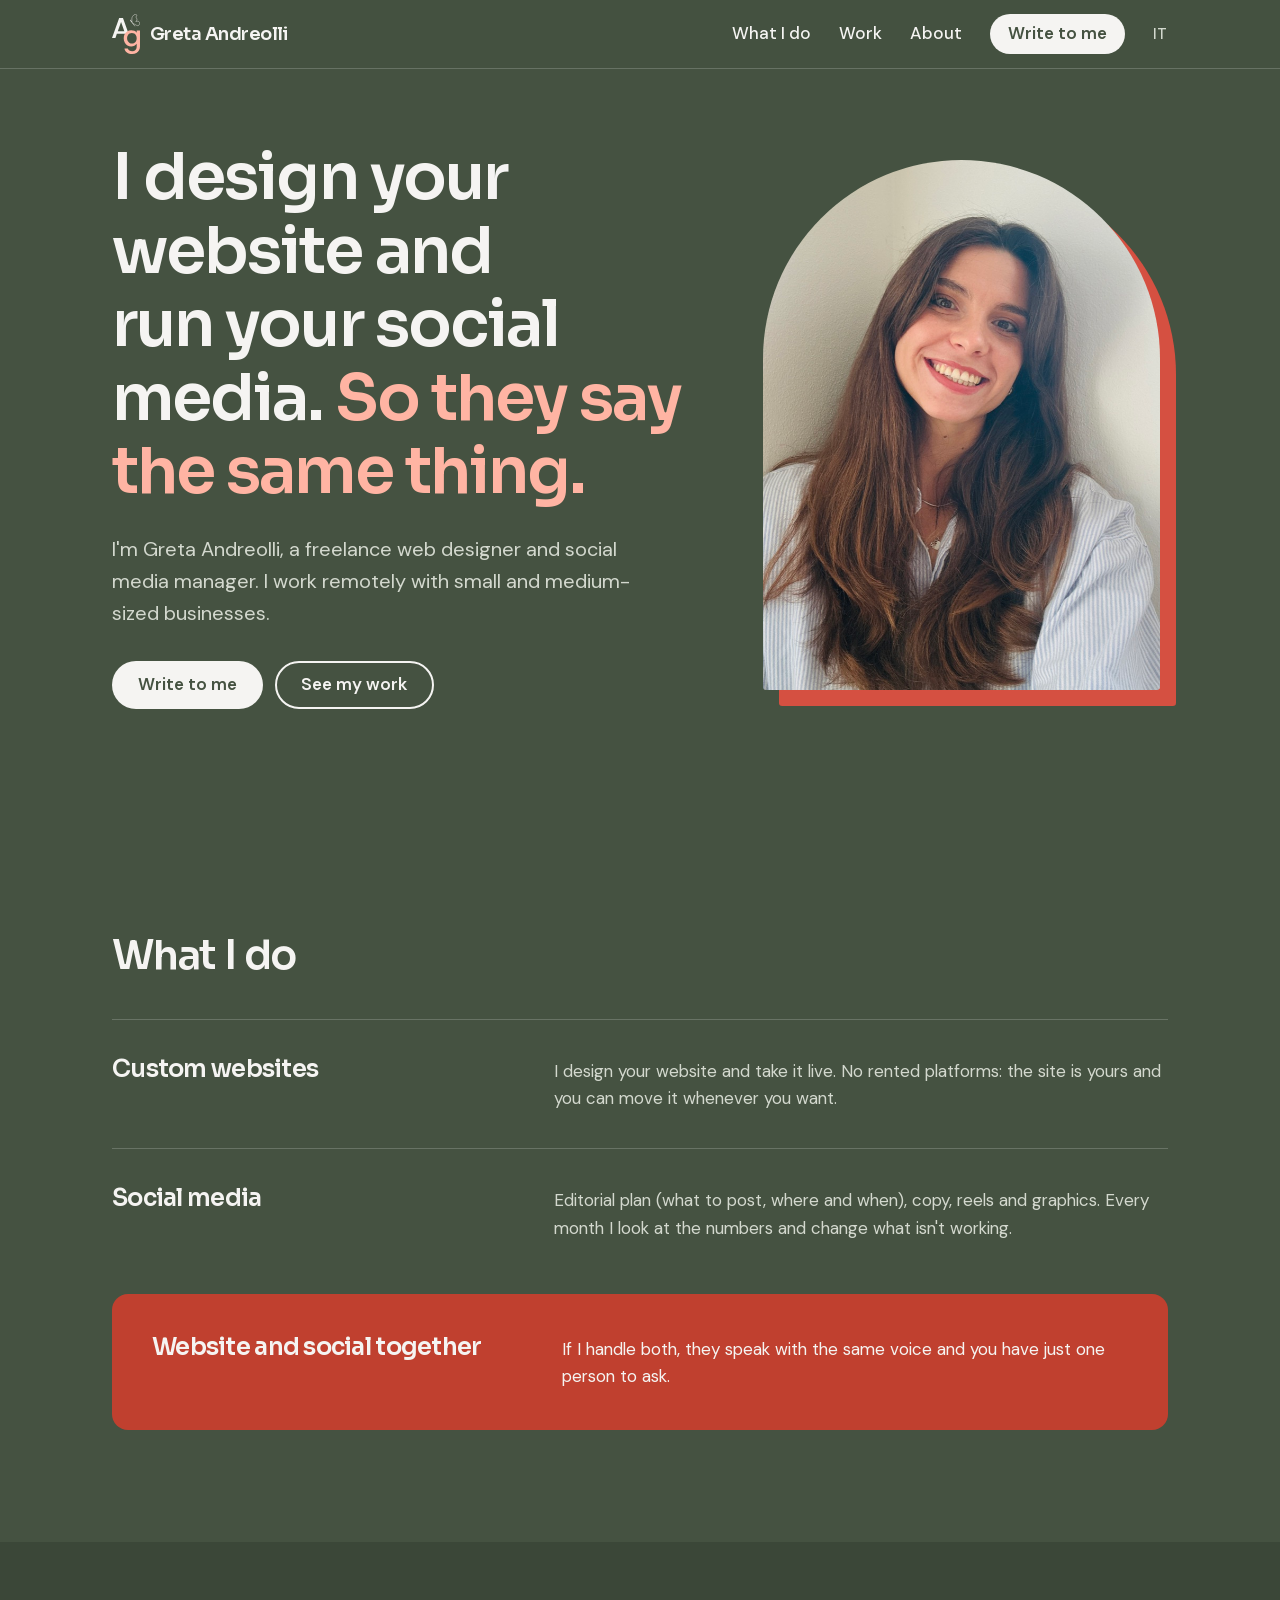
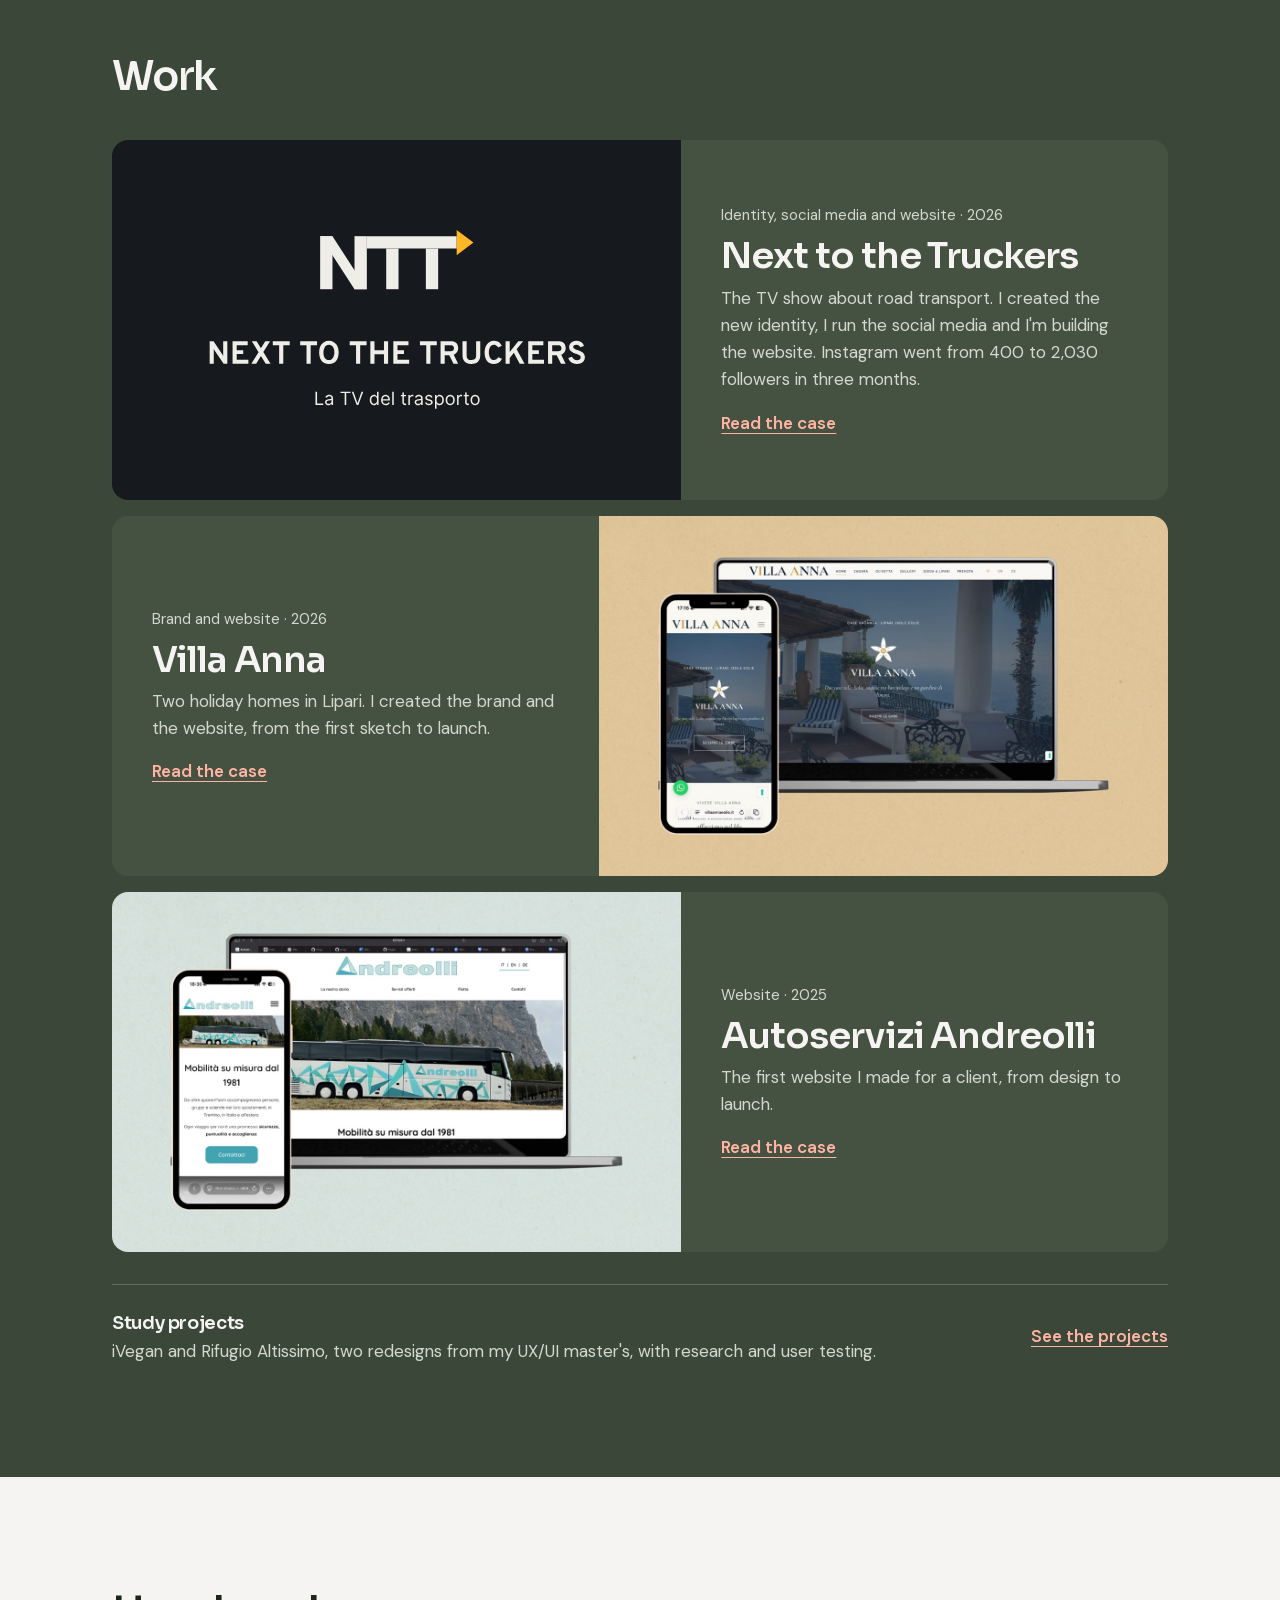
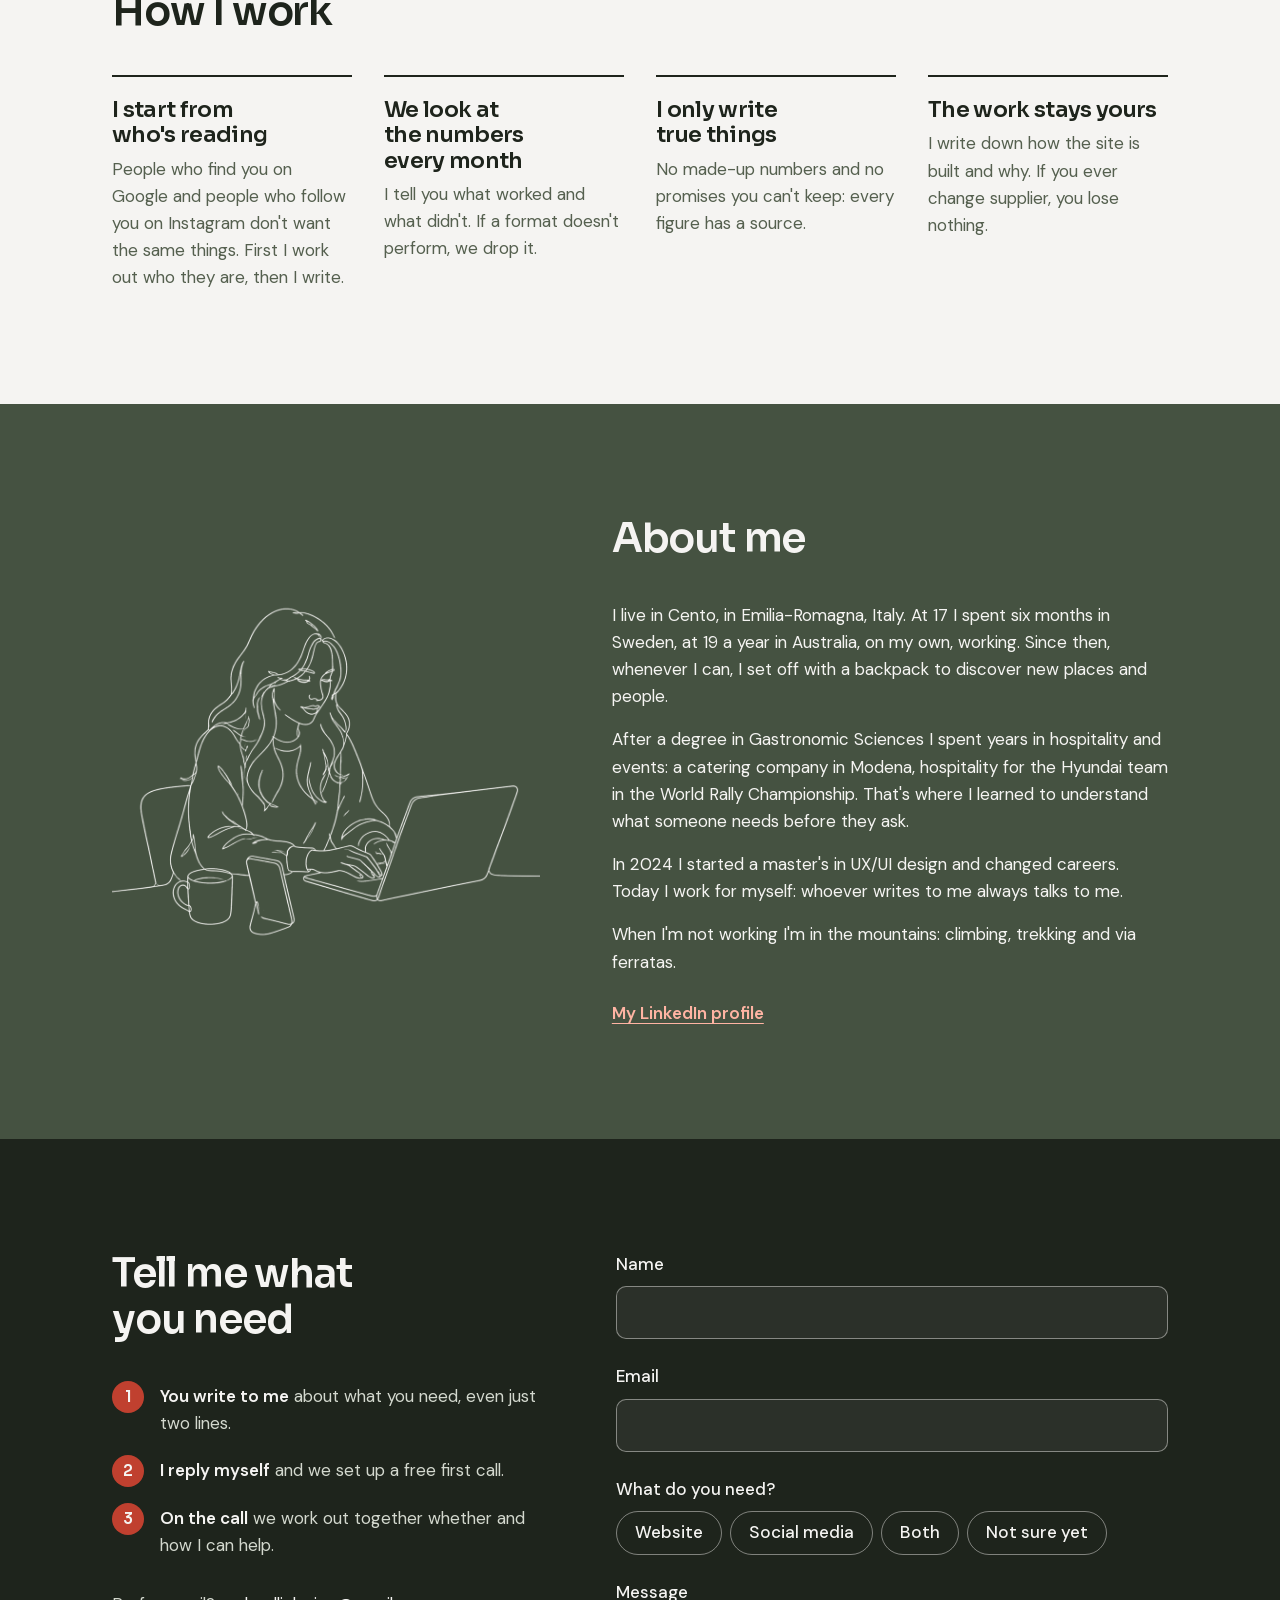
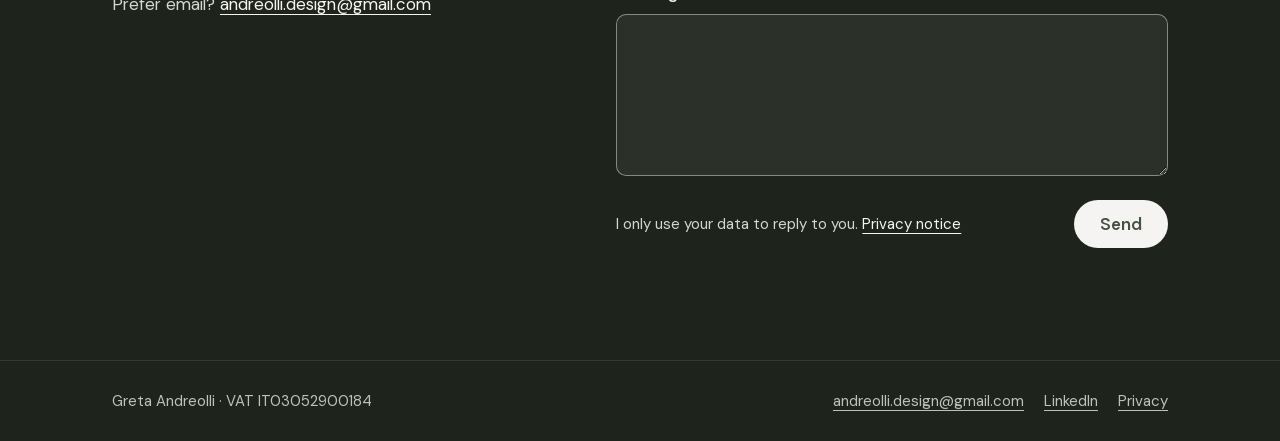
==== en/index.html @ 117857ec "Add files via upload" ====
<!DOCTYPE html>
<html lang="en">
<head>
  <meta charset="UTF-8">
  <meta name="viewport" content="width=device-width, initial-scale=1.0">
  <meta name="theme-color" content="#455241">

  <title>Greta Andreolli – Web designer and social media manager</title>
  <meta name="description" content="I design custom websites and run social media for small and medium-sized businesses, remotely. One person for your website and your social channels.">
  <meta name="author" content="Greta Andreolli">

  <!-- Open Graph: anteprima quando il link viene condiviso (LinkedIn, WhatsApp…) -->
  <meta property="og:type" content="website">
  <meta property="og:title" content="Greta Andreolli – Web designer and social media manager">
  <meta property="og:description" content="I design your website and run your social media. So they say the same thing.">
  <meta property="og:locale" content="en_GB">
    <meta property="og:url" content="https://gretaandreolli.it/en/">
  <meta property="og:site_name" content="Greta Andreolli">
  <meta property="og:image" content="https://gretaandreolli.it/img/og-image-en.jpg">
  <meta property="og:image:width" content="1200">
  <meta property="og:image:height" content="630">
  <meta property="og:image:alt" content="I design your website and run your social media. So they say the same thing. Greta Andreolli, web designer and social media manager.">
  <meta name="twitter:card" content="summary_large_image">
  <link rel="canonical" href="https://gretaandreolli.it/en/">
  <link rel="alternate" hreflang="it" href="https://gretaandreolli.it/">
  <link rel="alternate" hreflang="en" href="https://gretaandreolli.it/en/">

  <link rel="stylesheet" href="../css/style.css">

  <link rel="icon" href="../icons/farfalla.svg" type="image/svg+xml">
  <link rel="icon" href="../icons/farfalla-32.png" sizes="32x32" type="image/png">
  <link rel="icon" href="../icons/farfalla-48.png" sizes="48x48" type="image/png">
  <link rel="apple-touch-icon" href="../icons/farfalla-180.png">

  <script src="../js/main.js" defer></script>
</head>

<body>

  <a class="skip-link" href="#main">Skip to content</a>

  <!-- HEADER -->
  <header class="site-header">
    <div class="container header-inner">
      <a href="#top" class="logo" aria-label="Greta Andreolli, back to top">
        <img src="../img/logo.svg" alt="" width="28" height="40">
        <span>Greta Andreolli</span>
      </a>

      <div class="header-actions">
        <a href="#contact" class="header-cta">Write to me</a>

        <button class="menu-toggle" aria-expanded="false" aria-controls="menu">
          <span class="sr-only">Menu</span>
          <span class="menu-toggle-bar"></span>
        </button>
      </div>

      <nav id="menu" class="menu" aria-label="Main">
        <a href="#services">What I do</a>
        <a href="#work">Work</a>
        <a href="#about">About</a>
        <a href="#contact" class="menu-cta">Write to me</a>
        <a href="../index.html" class="lang" lang="it" hreflang="it">IT <span class="sr-only">Italiano</span></a>
      </nav>
    </div>
  </header>

  <main id="main">

    <!-- APERTURA -->
    <section class="hero" id="top">
      <div class="container hero-inner">
        <div class="hero-text">
          <h1>I design your website and run your social media. <em>So they say the same thing.</em></h1>
          <p class="lead">I'm Greta Andreolli, a freelance web designer and social media manager. I work remotely with small and medium-sized businesses.</p>
          <div class="actions">
            <a href="#contact" class="btn btn-primary">Write to me</a>
            <a href="#work" class="btn btn-ghost">See my work</a>
          </div>
        </div>

        <div class="hero-photo">
          <img src="../img/greta.jpg" alt="Greta Andreolli" width="750" height="1000">
        </div>
      </div>
    </section>

    <!-- COSA FACCIO -->
    <section class="section" id="services">
      <div class="container">
        <h2 class="section-title">What I do</h2>

        <div class="services">
          <article class="service">
            <h3>Custom websites</h3>
            <p>I design your website and take it live. No rented platforms: the site is yours and you can move it whenever you want.</p>
          </article>

          <article class="service">
            <h3>Social media</h3>
            <p>Editorial plan (what to post, where and when), copy, reels and graphics. Every month I look at the numbers and change what isn't working.</p>
          </article>

          <article class="service service-featured">
            <h3>Website and social together</h3>
            <p>If I handle both, they speak with the same voice and you have just one person to ask.</p>
          </article>
        </div>
      </div>
    </section>

    <!-- LAVORI -->
    <section class="section section-deep" id="work">
      <div class="container">
        <h2 class="section-title">Work</h2>

        <a href="lavori/next-to-the-truckers.html" class="work work-main">
          <div class="work-media work-ntt">
            <img src="../img/ntt/logo-ntt-completo.svg" alt="" width="665" height="314">
          </div>
          <div class="work-body">
            <p class="work-tag">Identity, social media and website · 2026</p>
            <h3>Next to the Truckers</h3>
            <p>The TV show about road transport. I created the new identity, I run the social media and I'm building the website. Instagram went from 400 to 2,030 followers in three months.</p>
            <span class="work-link">Read the case</span>
          </div>
        </a>

        <a href="lavori/villa-anna.html" class="work work-main work-reverse">
          <div class="work-media">
            <img src="../img/villa-anna/copertina.jpg" alt="" loading="lazy" width="1400" height="788">
          </div>
          <div class="work-body">
            <p class="work-tag">Brand and website · 2026</p>
            <h3>Villa Anna</h3>
            <p>Two holiday homes in Lipari. I created the brand and the website, from the first sketch to launch.</p>
            <span class="work-link">Read the case</span>
          </div>
        </a>

        <a href="lavori/autoservizi-andreolli.html" class="work work-main">
          <div class="work-media">
            <img src="../img/autoservizi-andreolli.jpg" alt="" loading="lazy" width="1400" height="788">
          </div>
          <div class="work-body">
            <p class="work-tag">Website · 2025</p>
            <h3>Autoservizi Andreolli</h3>
            <p>The first website I made for a client, from design to launch.</p>
            <span class="work-link">Read the case</span>
          </div>
        </a>

        <a href="lavori/progetti-di-studio.html" class="study">
          <span class="study-text">
            <strong>Study projects</strong>
            iVegan and Rifugio Altissimo, two redesigns from my UX/UI master's, with research and user testing.
          </span>
          <span class="work-link">See the projects</span>
        </a>
      </div>
    </section>

    <!-- COME LAVORO -->
    <section class="section section-light" id="method">
      <div class="container">
        <h2 class="section-title">How I work</h2>

        <ul class="method">
          <li>
            <h3>I start from who's reading</h3>
            <p>People who find you on Google and people who follow you on Instagram don't want the same things. First I work out who they are, then I write.</p>
          </li>
          <li>
            <h3>We look at the numbers every month</h3>
            <p>I tell you what worked and what didn't. If a format doesn't perform, we drop it.</p>
          </li>
          <li>
            <h3>I only write true things</h3>
            <p>No made-up numbers and no promises you can't keep: every figure has a source.</p>
          </li>
          <li>
            <h3>The work stays yours</h3>
            <p>I write down how the site is built and why. If you ever change supplier, you lose nothing.</p>
          </li>
        </ul>
      </div>
    </section>

    <!-- CHI SONO -->
    <section class="section" id="about">
      <div class="container about">
        <div class="about-illustration">
          <img src="../img/illustrazione-linea.png" alt="Line drawing of Greta at her laptop" loading="lazy" width="900" height="726">
        </div>
        <div class="about-text">
          <h2 class="section-title">About me</h2>
          <p>I live in Cento, in Emilia-Romagna, Italy. At 17 I spent six months in Sweden, at 19 a year in Australia, on my own, working. Since then, whenever I can, I set off with a backpack to discover new places and people.</p>
          <p>After a degree in Gastronomic Sciences I spent years in hospitality and events: a catering company in Modena, hospitality for the Hyundai team in the World Rally Championship. That's where I learned to understand what someone needs before they ask.</p>
          <p>In 2024 I started a master's in UX/UI design and changed careers. Today I work for myself: whoever writes to me always talks to me.</p>
          <p>When I'm not working I'm in the mountains: climbing, trekking and via ferratas.</p>
          <a href="https://www.linkedin.com/in/gretaandreolli/" class="text-link" target="_blank" rel="noopener">My LinkedIn profile</a>
        </div>
      </div>
    </section>

    <!-- CONTATTI -->
    <section class="section section-dark" id="contact">
      <div class="container contact">
        <div class="contact-intro">
          <h2 class="section-title">Tell me what you need</h2>

          <ol class="next-steps">
            <li><strong>You write to me</strong> about what you need, even just two lines.</li>
            <li><strong>I reply myself</strong> and we set up a free first call.</li>
            <li><strong>On the call</strong> we work out together whether and how I can help.</li>
          </ol>

          <p class="contact-mail">Prefer email? <a href="mailto:andreolli.design@gmail.com">andreolli.design@gmail.com</a></p>
        </div>

        <form class="contact-form" action="https://formspree.io/f/mjkpnpzz" method="POST">
          <input type="hidden" name="lingua" value="EN">

          <div class="field">
            <label for="nome">Name</label>
            <input type="text" id="nome" name="nome" autocomplete="name" required>
          </div>

          <div class="field">
            <label for="email">Email</label>
            <input type="email" id="email" name="email" autocomplete="email" required>
          </div>

          <fieldset class="field">
            <legend>What do you need?</legend>
            <div class="chips">
              <label class="chip"><input type="radio" name="bisogno" value="Website" required><span>Website</span></label>
              <label class="chip"><input type="radio" name="bisogno" value="Social media"><span>Social media</span></label>
              <label class="chip"><input type="radio" name="bisogno" value="Both"><span>Both</span></label>
              <label class="chip"><input type="radio" name="bisogno" value="Not sure yet"><span>Not sure yet</span></label>
            </div>
          </fieldset>

          <div class="field">
            <label for="messaggio">Message</label>
            <textarea id="messaggio" name="messaggio" rows="5" required></textarea>
          </div>

          <div class="form-submit">
            <p class="form-privacy">I only use your data to reply to you. <a href="privacy.html">Privacy notice</a></p>
            <button type="submit" class="btn btn-primary"><span class="btn-label">Send</span></button>
          </div>
          <p class="form-status" role="status" aria-live="polite"></p>
        </form>
      </div>
    </section>

  </main>

  <footer class="site-footer">
    <div class="container footer-inner">
      <p>Greta Andreolli · VAT IT03052900184</p>
      <p class="footer-links">
        <a href="mailto:andreolli.design@gmail.com">andreolli.design@gmail.com</a>
        <a href="https://www.linkedin.com/in/gretaandreolli/" target="_blank" rel="noopener">LinkedIn</a>
        <a href="privacy.html">Privacy</a>
      </p>
    </div>
  </footer>

</body>
</html>
---- css/style.css ----
/* ===================================
   STYLE.CSS
   Un solo foglio di stile per tutto il sito
   =================================== */

/* ========== CARATTERI ==========
   Caricati dal sito, non da Google: nessun dato dei visitatori a terzi */

@font-face {
  font-family: 'Cormorant Garamond';
  font-style: normal;
  font-weight: 600;
  font-display: swap;
  src: url('../fonts/cormorant-garamond-latin.woff2') format('woff2');
  unicode-range: U+0000-00FF, U+0131, U+0152-0153, U+02BB-02BC, U+02C6, U+02DA, U+02DC, U+0304, U+0308, U+0329, U+2000-206F, U+20AC, U+2122, U+2191, U+2193, U+2212, U+2215, U+FEFF, U+FFFD;
}

@font-face {
  font-family: 'DM Sans';
  font-style: normal;
  font-weight: 400;
  font-display: swap;
  src: url('../fonts/dm-sans-latin.woff2') format('woff2');
  unicode-range: U+0000-00FF, U+0131, U+0152-0153, U+02BB-02BC, U+02C6, U+02DA, U+02DC, U+0304, U+0308, U+0329, U+2000-206F, U+20AC, U+2122, U+2191, U+2193, U+2212, U+2215, U+FEFF, U+FFFD;
}

@font-face {
  font-family: 'DM Sans';
  font-style: normal;
  font-weight: 500;
  font-display: swap;
  src: url('../fonts/dm-sans-latin.woff2') format('woff2');
  unicode-range: U+0000-00FF, U+0131, U+0152-0153, U+02BB-02BC, U+02C6, U+02DA, U+02DC, U+0304, U+0308, U+0329, U+2000-206F, U+20AC, U+2122, U+2191, U+2193, U+2212, U+2215, U+FEFF, U+FFFD;
}

@font-face {
  font-family: 'DM Sans';
  font-style: normal;
  font-weight: 600;
  font-display: swap;
  src: url('../fonts/dm-sans-latin.woff2') format('woff2');
  unicode-range: U+0000-00FF, U+0131, U+0152-0153, U+02BB-02BC, U+02C6, U+02DA, U+02DC, U+0304, U+0308, U+0329, U+2000-206F, U+20AC, U+2122, U+2191, U+2193, U+2212, U+2215, U+FEFF, U+FFFD;
}

@font-face {
  font-family: 'Sora';
  font-style: normal;
  font-weight: 400;
  font-display: swap;
  src: url('../fonts/sora-latin.woff2') format('woff2');
  unicode-range: U+0000-00FF, U+0131, U+0152-0153, U+02BB-02BC, U+02C6, U+02DA, U+02DC, U+0304, U+0308, U+0329, U+2000-206F, U+20AC, U+2122, U+2191, U+2193, U+2212, U+2215, U+FEFF, U+FFFD;
}

@font-face {
  font-family: 'Sora';
  font-style: normal;
  font-weight: 600;
  font-display: swap;
  src: url('../fonts/sora-latin.woff2') format('woff2');
  unicode-range: U+0000-00FF, U+0131, U+0152-0153, U+02BB-02BC, U+02C6, U+02DA, U+02DC, U+0304, U+0308, U+0329, U+2000-206F, U+20AC, U+2122, U+2191, U+2193, U+2212, U+2215, U+FEFF, U+FFFD;
}

/* ========== VARIABILI ========== */

:root {
  /* Palette Salvia scura (Pantone 2411 U, 2347 U, P 179-1 U).
     Il vermiglio pieno non si legge sul verde (2:1): resta per forme
     e riempimenti; il testo colorato usa il corallo chiaro. */
  --salvia: #455241;
  --salvia-deep: #3B4738;
  --notte: #1E241C;
  --vermiglio: #D55041;
  --vermiglio-dark: #C0402F;
  --corallo: #FFB4A3;
  --bianco: #F5F4F2;

  /* Ruoli: cambiano dentro la fascia chiara (.section-light) */
  --bg: var(--salvia);
  --ink: var(--bianco);
  --ink-soft: #D3D8CE;
  --accent-text: var(--corallo);
  --line: rgba(245, 244, 242, 0.2);

  /* Font */
  --font-head: 'Sora', system-ui, sans-serif;
  --font-body: 'DM Sans', system-ui, sans-serif;

  /* Movimento */
  --ease-out: cubic-bezier(0.23, 1, 0.32, 1);

  /* Spazi */
  --gutter: 16px;
  --section: 72px;
  --radius: 16px;

  --container: 1120px;
  --header-height: 68px;
}

@media (min-width: 768px) {
  :root {
    --gutter: 32px;
    --section: 112px;
  }
}

/* ========== RESET E BASE ========== */

*, *::before, *::after { box-sizing: border-box; }

* { margin: 0; }

html {
  scroll-behavior: smooth;
  scroll-padding-top: var(--header-height);
  scrollbar-color: var(--ink-soft) var(--notte);
  accent-color: var(--vermiglio);
}

body {
  font-family: var(--font-body);
  font-size: 1.0625rem;
  line-height: 1.6;
  color: var(--ink);
  background: var(--bg);
  caret-color: var(--corallo);
  -webkit-font-smoothing: antialiased;
}

::selection {
  background: var(--vermiglio-dark);
  color: var(--bianco);
}

img { display: block; max-width: 100%; height: auto; }

a { color: inherit; text-underline-offset: 4px; }

h1, h2, h3 {
  font-family: var(--font-head);
  font-weight: 600;
  letter-spacing: -0.03em;
  line-height: 1.15;
  text-wrap: balance;
}

:focus-visible {
  outline: 3px solid var(--accent-text);
  outline-offset: 3px;
  border-radius: 4px;
}

.sr-only {
  position: absolute;
  width: 1px; height: 1px;
  overflow: hidden;
  clip: rect(0 0 0 0);
  white-space: nowrap;
}

.skip-link {
  position: absolute;
  left: var(--gutter);
  top: -100px;
  z-index: 200;
  padding: 10px 16px;
  border-radius: 8px;
  background: var(--notte);
  color: var(--bianco);
}
.skip-link:focus { top: 8px; }

/* ========== LAYOUT ========== */

.container {
  width: 100%;
  max-width: var(--container);
  margin-inline: auto;
  padding-inline: var(--gutter);
}

.section {
  padding-block: var(--section);
  background: var(--bg);
  color: var(--ink);
}

.section-deep { --bg: var(--salvia-deep); }

/* Fascia chiara: stessi ruoli, colori invertiti */
.section-light {
  --bg: var(--bianco);
  --ink: var(--notte);
  --ink-soft: #55604F;
  --accent-text: #B5392B;
  --line: #CFCBC2;
}

.section-dark { --bg: var(--notte); }

.section-title {
  font-size: clamp(1.75rem, 4vw, 2.5rem);
  margin-bottom: 40px;
}

/* ========== BOTTONI E LINK ========== */

.btn {
  display: inline-flex;
  align-items: center;
  justify-content: center;
  min-height: 48px;
  padding: 0 24px;
  border-radius: 999px;
  border: 2px solid transparent;
  font: inherit;
  font-weight: 600;
  text-decoration: none;
  cursor: pointer;
  transition:
    background-color 200ms ease,
    color 200ms ease,
    border-color 200ms ease,
    opacity 200ms ease,
    transform 140ms var(--ease-out);
}
.btn:active { transform: scale(0.97); }

.btn-primary {
  background: var(--bianco);
  color: var(--salvia);
}
.btn-primary:hover { background: #FFFFFF; }

/* Durante l'invio del modulo */
.btn[aria-busy="true"] {
  opacity: 0.7;
  cursor: progress;
}

.btn-ghost {
  border-color: var(--ink);
  color: var(--ink);
}
.btn-ghost:hover {
  background: var(--ink);
  color: var(--bg);
}

.text-link {
  display: inline-block;
  margin-top: 8px;
  font-weight: 600;
  color: var(--accent-text);
}

/* ========== HEADER ========== */

.site-header {
  position: sticky;
  top: 0;
  z-index: 100;
  background: color-mix(in srgb, var(--salvia) 92%, transparent);
  backdrop-filter: blur(8px);
  border-bottom: 1px solid var(--line);
}

.header-inner {
  position: relative;
  display: flex;
  align-items: center;
  justify-content: space-between;
  min-height: var(--header-height);
}

.logo {
  display: flex;
  align-items: center;
  gap: 10px;
  min-height: 44px;
  text-decoration: none;
  font-family: var(--font-head);
  font-weight: 600;
  letter-spacing: -0.03em;
  font-size: 1.125rem;
}

.logo img { width: 28px; height: auto; }

.header-actions {
  display: flex;
  align-items: center;
  gap: 4px;
}

.header-cta,
.menu .menu-cta {
  display: inline-flex;
  align-items: center;
  min-height: 40px;
  padding: 0 18px;
  border-radius: 999px;
  background: var(--bianco);
  color: var(--salvia);
  font-weight: 600;
  text-decoration: none;
  transition: background-color 200ms ease, transform 140ms var(--ease-out);
}
.header-cta:hover,
.menu .menu-cta:hover { background: #FFFFFF; color: var(--salvia); }
.header-cta:active,
.menu .menu-cta:active { transform: scale(0.97); }

/* Pulsante del menu, visibile solo su mobile */
.menu-toggle {
  display: grid;
  place-items: center;
  width: 44px;
  height: 44px;
  border: 0;
  background: none;
  cursor: pointer;
}

.menu-toggle-bar,
.menu-toggle-bar::before,
.menu-toggle-bar::after {
  display: block;
  width: 22px;
  height: 2px;
  background: var(--ink);
  transition: transform 200ms var(--ease-out), background-color 200ms ease;
}
.menu-toggle-bar { position: relative; }
.menu-toggle-bar::before,
.menu-toggle-bar::after {
  content: '';
  position: absolute;
  left: 0;
}
.menu-toggle-bar::before { top: -7px; }
.menu-toggle-bar::after { top: 7px; }

.menu-toggle[aria-expanded="true"] .menu-toggle-bar { background: transparent; }
.menu-toggle[aria-expanded="true"] .menu-toggle-bar::before { transform: translateY(7px) rotate(45deg); }
.menu-toggle[aria-expanded="true"] .menu-toggle-bar::after { transform: translateY(-7px) rotate(-45deg); }

/* Menu mobile: entra in 200ms, esce più in fretta (150ms) */
.menu {
  position: absolute;
  top: 100%;
  left: 0;
  right: 0;
  display: flex;
  flex-direction: column;
  padding: 8px var(--gutter) 24px;
  background: var(--salvia);
  border-bottom: 1px solid var(--line);
  visibility: hidden;
  opacity: 0;
  transform: translateY(-8px);
  transition:
    opacity 150ms ease,
    transform 150ms ease,
    visibility 0s linear 150ms;
}
.menu.is-open {
  visibility: visible;
  opacity: 1;
  transform: none;
  transition:
    opacity 200ms var(--ease-out),
    transform 200ms var(--ease-out),
    visibility 0s;
}

.menu a {
  padding: 12px 0;
  text-decoration: none;
  font-weight: 500;
  transition: color 200ms ease;
}
.menu a:hover { color: var(--corallo); }

/* Su mobile "Scrivimi" è già nell'header */
.menu .menu-cta { display: none; }

@media (min-width: 860px) {
  .header-cta,
  .menu-toggle { display: none; }

  .menu,
  .menu.is-open {
    position: static;
    flex-direction: row;
    align-items: center;
    gap: 28px;
    padding: 0;
    background: none;
    border: 0;
    visibility: visible;
    opacity: 1;
    transform: none;
    transition: none;
  }

  .menu .menu-cta { display: inline-flex; }
}

/* ========== APERTURA ========== */

.hero {
  padding-block: 40px var(--section);
  overflow: hidden;
}

.hero-inner {
  display: grid;
  gap: 48px;
  align-items: center;
}

.hero h1 {
  font-size: clamp(2.25rem, 6vw, 4rem);
  margin-bottom: 24px;
}

.hero h1 em {
  font-style: normal;
  color: var(--corallo);
}

.lead {
  max-width: 38ch;
  margin-bottom: 32px;
  font-size: 1.25rem;
  color: var(--ink-soft);
}

.actions {
  display: flex;
  flex-wrap: wrap;
  gap: 12px;
}

/* Su mobile i bottoni dell'apertura stanno al centro */
@media (max-width: 899px) {
  .hero .actions { justify-content: center; }
}

/* Foto ad arco con un arco vermiglio pieno dietro, spostato */
.hero-photo {
  position: relative;
  width: min(78%, 400px);
  justify-self: center;
  margin-right: 16px;
}

.hero-photo::before {
  content: '';
  position: absolute;
  inset: 0;
  border-radius: 999px 999px var(--radius) var(--radius);
  background: var(--vermiglio);
  transform: translate(16px, 16px);
}

.hero-photo img {
  position: relative;
  width: 100%;
  border-radius: 999px 999px var(--radius) var(--radius);
  aspect-ratio: 3 / 4;
  object-fit: cover;
}

/* Entrata della prima schermata: una volta sola, in sequenza */
@keyframes rise {
  from { opacity: 0; transform: translateY(8px); }
  to { opacity: 1; transform: none; }
}

.hero h1,
.hero .lead,
.hero .actions,
.hero-photo {
  animation: rise 400ms var(--ease-out) both;
}
.hero .lead { animation-delay: 60ms; }
.hero .actions { animation-delay: 120ms; }
.hero-photo { animation-delay: 200ms; }

@media (min-width: 900px) {
  .hero { padding-top: 72px; }

  .hero-inner {
    grid-template-columns: 1.5fr 1fr;
    gap: 64px;
  }

  .hero-photo { width: 100%; margin-right: 16px; }
}

/* ========== COSA FACCIO ========== */

.services {
  display: grid;
}

.service {
  display: grid;
  gap: 8px;
  padding-block: 28px;
  border-top: 1px solid var(--line);
}

.service h3 { font-size: 1.5rem; }

.service p {
  max-width: 52ch;
  color: var(--ink-soft);
}

.service-featured {
  margin-top: 16px;
  padding: 32px 28px;
  border: 0;
  border-radius: var(--radius);
  background: var(--vermiglio-dark);
}
.service-featured p { color: var(--bianco); }

@media (min-width: 768px) {
  .service {
    grid-template-columns: 1fr 1.5fr;
    gap: 32px;
    align-items: baseline;
    padding-block: 36px;
  }

  .service-featured { padding: 40px; }
}

/* ========== LAVORI ========== */

.work {
  display: flex;
  flex-direction: column;
  margin-bottom: 16px;
  border-radius: var(--radius);
  overflow: hidden;
  background: var(--salvia);
  text-decoration: none;
}

.work-media {
  aspect-ratio: 16 / 9;
  overflow: hidden;
  background: #5A6656;
}
.work-media img {
  width: 100%;
  height: 100%;
  object-fit: cover;
  transition: transform 400ms var(--ease-out);
}

.work-placeholder {
  display: grid;
  place-items: center;
  background: var(--notte);
  color: var(--ink-soft);
  font-size: 0.875rem;
}

.work-body { padding: 24px 28px 32px; }

.work-tag {
  margin-bottom: 8px;
  font-size: 0.9375rem;
  color: var(--ink-soft);
}

.work h3 {
  font-size: clamp(1.5rem, 3vw, 2.25rem);
  margin-bottom: 8px;
}

.work p { color: var(--ink-soft); }

.work-link {
  display: inline-block;
  margin-top: 16px;
  font-weight: 600;
  color: var(--corallo);
  text-decoration: underline;
  text-underline-offset: 4px;
}

/* Al passaggio del mouse l'immagine si avvicina: solo dove c'è un mouse */
@media (hover: hover) and (pointer: fine) {
  .work:hover .work-media img { transform: scale(1.03); }
  .work:hover .work-link { text-decoration-thickness: 2px; }
}

@media (min-width: 960px) {
  .work-main {
    flex-direction: row;
    align-items: stretch;
  }
  .work-reverse { flex-direction: row-reverse; }

  .work-main .work-media {
    flex: 1.4;
    aspect-ratio: auto;
    min-height: 360px;
  }
  .work-main .work-body {
    flex: 1;
    align-self: center;
    padding: 40px;
  }
}

/* Progetti del master: una riga, non una scheda */
.study {
  display: flex;
  flex-wrap: wrap;
  align-items: center;
  justify-content: space-between;
  gap: 8px 24px;
  margin-top: 32px;
  padding-top: 24px;
  border-top: 1px solid var(--line);
  text-decoration: none;
  color: var(--ink-soft);
}

.study strong {
  display: block;
  color: var(--ink);
  font-family: var(--font-head);
  font-weight: 600;
  letter-spacing: -0.02em;
  font-size: 1.125rem;
}

.study .work-link { margin-top: 0; }

/* ========== COME LAVORO ========== */

.method {
  display: grid;
  gap: 40px;
  padding: 0;
  list-style: none;
}

.method li {
  padding-top: 20px;
  border-top: 2px solid var(--ink);
}

.method h3 {
  font-size: 1.375rem;
  margin-bottom: 8px;
}

.method p { color: var(--ink-soft); }

@media (min-width: 768px) {
  .method {
    grid-template-columns: 1fr 1fr;
    column-gap: 64px;
  }
}

@media (min-width: 1040px) {
  .method { grid-template-columns: repeat(4, 1fr); column-gap: 32px; }
}

/* ========== CHI SONO ========== */

.about {
  display: grid;
  gap: 40px;
  align-items: center;
}

.about-text { max-width: 60ch; }
.about-text p + p { margin-top: 16px; }
.about-text .text-link { margin-top: 24px; }

/* Linea bianca su fondo trasparente: nessuna cornice, sta sulla pagina */
.about-illustration img {
  width: 100%;
  max-width: 520px;
}

@media (min-width: 860px) {
  .about { grid-template-columns: 1fr 1.3fr; gap: 72px; }
}

/* ========== CONTATTI ========== */

.contact {
  display: grid;
  gap: 48px;
}

/* Tre passi: qui la sequenza conta, quindi i numeri servono */
.next-steps {
  display: grid;
  gap: 20px;
  padding: 0;
  list-style: none;
  counter-reset: passo;
}

.next-steps li {
  position: relative;
  padding-left: 48px;
  color: var(--ink-soft);
  font-size: 1.0625rem;
  counter-increment: passo;
}

.next-steps li::before {
  content: counter(passo);
  position: absolute;
  left: 0;
  top: -2px;
  display: grid;
  place-items: center;
  width: 32px;
  height: 32px;
  border-radius: 50%;
  background: var(--vermiglio-dark);
  color: var(--bianco);
  font-family: var(--font-head);
  font-weight: 600;
  font-size: 0.9375rem;
}

.next-steps strong { color: var(--ink); font-weight: 600; }

.contact-mail {
  margin-top: 32px;
  color: var(--ink-soft);
}
.contact-mail a { color: var(--ink); }

.contact-form {
  display: grid;
  gap: 24px;
}

.field {
  display: grid;
  gap: 8px;
  border: 0;
  padding: 0;
  min-width: 0;
}

.field label,
.field legend {
  font-weight: 500;
  padding: 0;
}
.field legend { margin-bottom: 8px; }

.field input,
.field textarea {
  width: 100%;
  padding: 12px 16px;
  border: 1px solid rgba(245, 244, 242, 0.45);
  border-radius: 10px;
  background: rgba(245, 244, 242, 0.06);
  color: var(--bianco);
  font: inherit;
  transition: border-color 200ms ease;
}
.field input:hover,
.field textarea:hover { border-color: rgba(245, 244, 242, 0.7); }
.field textarea { resize: vertical; }

.chips {
  display: flex;
  flex-wrap: wrap;
  gap: 8px;
}

.chip { position: relative; }

.chip input {
  position: absolute;
  inset: 0;
  width: 100%;
  height: 100%;
  margin: 0;
  opacity: 0;
  cursor: pointer;
}

.chip span {
  display: inline-flex;
  align-items: center;
  min-height: 44px;
  padding: 0 18px;
  border: 1px solid rgba(245, 244, 242, 0.45);
  border-radius: 999px;
  cursor: pointer;
  transition:
    background-color 150ms ease,
    color 150ms ease,
    border-color 150ms ease,
    transform 140ms var(--ease-out);
}
.chip span:hover { border-color: rgba(245, 244, 242, 0.8); }
.chip input:active + span { transform: scale(0.97); }

.chip input:checked + span {
  background: var(--bianco);
  border-color: var(--bianco);
  color: var(--notte);
  font-weight: 600;
}

.chip input:focus-visible + span {
  outline: 3px solid var(--corallo);
  outline-offset: 3px;
}

/* Privacy a sinistra, "Invia" a destra */
.form-submit {
  display: flex;
  flex-wrap: wrap;
  align-items: center;
  justify-content: space-between;
  gap: 12px 20px;
}
.form-submit .btn { margin-left: auto; }

.form-privacy {
  font-size: 0.9375rem;
  color: var(--ink-soft);
}
.form-privacy a { color: var(--ink); }

.form-status:empty { display: none; }

.form-status {
  padding: 14px 18px;
  border-radius: 10px;
  background: rgba(245, 244, 242, 0.08);
  animation: rise 250ms var(--ease-out) both;
}
.form-status.is-error { color: var(--corallo); }
.form-status a { color: var(--bianco); }

@media (min-width: 900px) {
  .contact { grid-template-columns: 1fr 1.3fr; gap: 80px; }
}

/* ========== FOOTER ========== */

.site-footer {
  padding-block: 28px;
  background: var(--notte);
  color: rgba(245, 244, 242, 0.75);
  border-top: 1px solid rgba(245, 244, 242, 0.1);
  font-size: 0.9375rem;
}

.footer-inner {
  display: flex;
  flex-wrap: wrap;
  justify-content: space-between;
  gap: 12px 24px;
}

.footer-links {
  display: flex;
  flex-wrap: wrap;
  gap: 4px 20px;
}

.footer-links a {
  display: inline-block;
  padding-block: 10px;
  margin-block: -10px;
}
.footer-links a:hover { color: var(--bianco); }

/* ========== RIDUCI MOVIMENTO ==========
   Niente spostamenti né entrate; restano i cambi di colore */

@media (prefers-reduced-motion: reduce) {
  html { scroll-behavior: auto; }

  .hero h1,
  .hero .lead,
  .hero .actions,
  .hero-photo,
  .form-status { animation: none; }

  .btn:active,
  .header-cta:active,
  .menu .menu-cta:active,
  .chip input:active + span,
  .work:hover .work-media img { transform: none; }

  .menu,
  .menu.is-open { transform: none; }
}

/* ========== PAGINE DI TESTO (privacy) ========== */

.legal .container { max-width: 760px; }

.legal h2 {
  margin: 40px 0 12px;
  font-size: 1.25rem;
}

.legal p { color: var(--ink-soft); }
.legal p + p { margin-top: 12px; }
.legal a { color: var(--ink); }
.legal .legal-back { margin-top: 48px; }
.legal .legal-back a { color: var(--accent-text); }

/* ========== PAGINE DEI LAVORI ========== */

.case-hero {
  padding-block: 40px 0;
  background: var(--bg);
}

.back-link {
  display: inline-flex;
  align-items: center;
  gap: 8px;
  min-height: 44px;
  margin-bottom: 24px;
  color: var(--ink-soft);
  text-decoration: none;
  transition: color 200ms ease;
}
.back-link::before { content: '←'; }
.back-link:hover { color: var(--ink); }

.case-hero h1 {
  font-size: clamp(2.25rem, 6vw, 4rem);
  margin-bottom: 16px;
}

.case-facts {
  display: grid;
  grid-template-columns: repeat(2, minmax(0, 1fr));
  gap: 20px 32px;
  margin-block: 40px;
  padding-top: 24px;
  border-top: 1px solid var(--line);
}

.case-facts dt {
  margin-bottom: 4px;
  font-size: 0.9375rem;
  color: var(--ink-soft);
}

.case-facts dd {
  margin: 0;
  font-weight: 500;
}
.case-facts a { color: var(--corallo); }

@media (min-width: 768px) {
  .case-facts { grid-template-columns: repeat(4, minmax(0, 1fr)); }
}

.case-cover {
  width: 100%;
  border-radius: var(--radius) var(--radius) 0 0;
}

.case-story {
  display: grid;
  gap: 48px;
}

.case-block h2 {
  font-size: clamp(1.5rem, 3vw, 2rem);
  margin-bottom: 16px;
}

.case-block p {
  max-width: 62ch;
  color: var(--ink-soft);
}
.case-block p + p { margin-top: 12px; }

@media (min-width: 900px) {
  .case-story { grid-template-columns: 1fr 1fr; gap: 64px; }
}

/* Schermate: computer grande, telefono accanto */
.case-screens {
  display: grid;
  grid-template-columns: minmax(0, 1fr);
  gap: 32px;
  align-items: end;
}

.screen { margin: 0; }

.screen img {
  width: 100%;
  border-radius: 12px;
  box-shadow: 0 12px 32px rgba(30, 36, 28, 0.35);
}

.screen-mobile img {
  max-width: 280px;
  border-radius: 24px;
}

.screen figcaption {
  margin-top: 12px;
  font-size: 0.9375rem;
  color: var(--ink-soft);
}

@media (min-width: 900px) {
  .case-screens { grid-template-columns: minmax(0, 3fr) minmax(0, 1fr); gap: 40px; }
  .screen-mobile img { max-width: 100%; }
}

/* Passi del processo: la sequenza conta, i numeri servono */
.case-steps {
  display: grid;
  gap: 40px;
  padding: 0;
  list-style: none;
  counter-reset: passo;
}

.case-steps li {
  counter-increment: passo;
  padding-top: 20px;
  border-top: 2px solid var(--ink);
}

.case-steps li::before {
  content: counter(passo);
  display: block;
  margin-bottom: 8px;
  font-family: var(--font-head);
  font-weight: 600;
  color: var(--accent-text);
}

.case-steps h3 {
  font-size: 1.375rem;
  margin-bottom: 8px;
}

.case-steps p { color: var(--ink-soft); }

@media (min-width: 768px) {
  .case-steps { grid-template-columns: 1fr 1fr; column-gap: 64px; }
}

@media (min-width: 1040px) {
  .case-steps { grid-template-columns: repeat(4, 1fr); column-gap: 32px; }
}

/* Chiusura centrata */
.case-end { text-align: center; }

.case-end p {
  max-width: 48ch;
  margin: 0 auto 32px;
  font-size: 1.125rem;
  color: var(--ink-soft);
}

.case-end .actions { justify-content: center; }

.case-end .section-title { margin-bottom: 20px; }

/* Marchio di un cliente: logo, colori, caratteri */
.brand-board {
  display: grid;
  gap: 40px;
}

.brand-logo {
  display: grid;
  place-items: center;
  gap: 24px;
  padding: 48px 24px;
  border-radius: var(--radius);
  background: #FAF8F3;
  border: 1px solid var(--line);
}

.brand-symbol { width: 88px; }
.brand-wordmark { width: min(100%, 320px); }

.brand-colors {
  display: grid;
  grid-template-columns: repeat(2, minmax(0, 1fr));
  gap: 16px;
  padding: 0;
  list-style: none;
}

.brand-colors li {
  display: grid;
  gap: 8px;
  font-weight: 500;
}

.swatch {
  display: block;
  aspect-ratio: 3 / 2;
  border-radius: 10px;
  border: 1px solid var(--line);
}

.brand-type p { color: var(--ink-soft); }

.brand-type .brand-type-sample {
  margin-top: 20px;
  font-size: 1.75rem;
  color: var(--ink);
  font-family: 'DM Sans', sans-serif;
}
.brand-type .brand-type-sample:first-child { margin-top: 0; }

.brand-type .brand-type-serif {
  font-family: 'Cormorant Garamond', Georgia, serif;
  font-weight: 600;
}

@media (min-width: 900px) {
  .brand-board {
    grid-template-columns: 1.3fr 1fr 1fr;
    align-items: start;
  }
}

/* Risultato del caso: su tutta la larghezza, testo più grande */
.case-result {
  padding-top: 40px;
  border-top: 1px solid var(--line);
}

.case-result p {
  max-width: 40ch;
  font-family: var(--font-head);
  font-size: clamp(1.25rem, 2.5vw, 1.625rem);
  letter-spacing: -0.02em;
  line-height: 1.45;
  color: var(--ink);
}

@media (min-width: 900px) {
  .case-result { grid-column: 1 / -1; }
}

/* ========== PROGETTI DI STUDIO ========== */

.study-index {
  display: flex;
  flex-wrap: wrap;
  gap: 8px 24px;
  margin-block: 32px 0;
}

/* Il primo progetto parte subito dopo l'apertura, senza un buco di fondo */
.case-hero:has(.study-index) + .section { padding-top: clamp(40px, 6vw, 64px); }

.study-index a {
  display: inline-flex;
  align-items: center;
  min-height: 44px;
  font-weight: 600;
  color: var(--corallo);
}

.study-cover {
  width: 100%;
  margin-bottom: 32px;
  border-radius: var(--radius);
}

.study-title {
  font-size: clamp(2rem, 5vw, 3rem);
  margin-bottom: 8px;
}

.study-sub {
  font-size: 1.25rem;
  color: var(--ink-soft);
}

/* I dati stanno col titolo; il racconto parte come un capitolo nuovo */
.study-sub + .case-facts { margin-block: 32px clamp(56px, 7vw, 72px); }

/* Colonna corta stretta, elenco lungo largo */
@media (min-width: 900px) {
  .study-sub ~ .case-story { grid-template-columns: 2fr 3fr; }
}

.case-block h3 {
  font-size: clamp(1.375rem, 2.5vw, 1.75rem);
  margin-bottom: 16px;
}

.study-list,
.study-results,
.study-docs {
  display: grid;
  gap: 16px;
  padding: 0;
  list-style: none;
  color: var(--ink-soft);
}

.study-list strong { color: var(--ink); font-weight: 600; }

/* Risultati del test: frasi intere, non numeri giganti */
.study-results { gap: 0; }

.study-docs { gap: 0; }

.study-results li {
  padding-block: 14px;
  border-bottom: 1px solid var(--line);
  color: var(--ink);
}
.study-results li:first-child { padding-top: 0; }

/* Documenti PDF delle fasi */
.study-docs a {
  display: block;
  padding: 14px 0;
  border-bottom: 1px solid var(--line);
  text-decoration: none;
  transition: color 200ms ease;
}
.study-docs li:first-child a { padding-top: 0; }

.study-docs strong {
  display: block;
  color: var(--corallo);
  font-weight: 600;
}

.study-docs a:hover strong { text-decoration: underline; }

/* Più link nello stesso dato (presentazione, prototipi) */
.fact-links {
  display: grid;
  gap: 4px;
}
.fact-links a { color: var(--corallo); }

.legal .legal-updated {
  margin-top: -24px;
  font-size: 0.9375rem;
}
.legal strong { color: var(--ink); font-weight: 600; }

/* Cambio lingua (IT / EN) */
.lang {
  display: inline-flex;
  align-items: center;
  min-height: 44px;
  font-size: 0.9375rem;
  font-weight: 600;
  letter-spacing: 0.04em;
  color: var(--ink-soft);
  text-decoration: none;
  transition: color 200ms ease;
}
.lang:hover { color: var(--ink); }

/* ========== NEXT TO THE TRUCKERS: identità del cliente ========== */

/* Caratteri di NTT, usati solo nella sua pagina (si scaricano solo lì) */
@font-face {
  font-family: 'Overpass';
  font-style: normal;
  font-weight: 400 800;
  font-display: swap;
  src: url('../fonts/overpass-latin.woff2') format('woff2');
}
@font-face {
  font-family: 'Inter';
  font-style: normal;
  font-weight: 400 700;
  font-display: swap;
  src: url('../fonts/inter-latin.woff2') format('woff2');
}

.ntt-cover {
  display: grid;
  place-items: center;
  gap: 24px;
  padding: clamp(56px, 10vw, 112px) 24px;
  border-radius: var(--radius) var(--radius) 0 0;
  background: #16191D;
}
.ntt-cover img { width: min(80%, 460px); }

/* Fascia nei colori di NTT: stessi ruoli, palette del cliente */
.ntt-board {
  --bg: #16191D;
  --ink: #F4F2ED;
  --ink-soft: #C9CCD1;
  --line: rgba(244, 242, 237, 0.16);
  --accent-text: #FFB627;
}

.ntt-board .section-title { font-family: 'Overpass', sans-serif; font-weight: 800; letter-spacing: -0.01em; }

.ntt-board-grid {
  display: grid;
  gap: 40px;
}

.ntt-block h3 {
  margin-bottom: 12px;
  font-size: 1.375rem;
  color: #FFB627;
}

.ntt-block p { color: var(--ink-soft); }
.ntt-block p + p { margin-top: 4px; }

.ntt-colors {
  display: grid;
  gap: 12px;
  padding: 0;
  list-style: none;
  color: var(--ink-soft);
}

.ntt-colors li {
  display: grid;
  grid-template-columns: 40px 1fr;
  align-items: center;
  column-gap: 14px;
}
.ntt-colors .swatch { aspect-ratio: 1; border-color: rgba(244, 242, 237, 0.3); }
.ntt-colors strong { color: var(--ink); font-weight: 600; margin-right: 6px; }

.ntt-type {
  color: var(--ink) !important;
  font-size: 1.75rem;
  line-height: 1.3;
}
.ntt-block .ntt-type + p { margin-bottom: 16px; }
.ntt-type-head { font-family: 'Overpass', sans-serif; font-weight: 800; }
.ntt-type-body { font-family: 'Inter', sans-serif; }

.ntt-note {
  margin-top: 48px;
  padding-top: 32px;
  border-top: 1px solid var(--line);
  color: var(--ink-soft);
}

@media (min-width: 900px) {
  .ntt-board-grid { grid-template-columns: 1fr 1.2fr 1fr; gap: 56px; }
}

/* Paragrafo "Perché insieme" */
.case-together p {
  max-width: 46ch;
  font-family: var(--font-head);
  font-size: clamp(1.25rem, 2.5vw, 1.625rem);
  letter-spacing: -0.02em;
  line-height: 1.45;
}

/* NTT: prima e dopo */
.ntt-before-after {
  display: grid;
  gap: 32px;
  margin-top: 48px;
}

.ntt-before-after figure { margin: 0; }

.ntt-before-after figcaption {
  margin-top: 12px;
  font-size: 0.9375rem;
  color: var(--ink-soft);
}
.ntt-before-after figcaption strong { color: var(--ink); font-weight: 600; }

/* Prima e dopo con le stesse proporzioni (quelle della copertina Facebook) */
.ntt-before img,
.ntt-after img {
  width: 100%;
  aspect-ratio: 1640 / 720;
  border-radius: 10px;
}

.ntt-before img {
  object-fit: contain;
  background: #FFFFFF;
  /* il "prima" resta volutamente spento */
  filter: saturate(0.6);
}

.ntt-after img { object-fit: cover; }

/* Copertina e post scuri su fondo scuro: un bordo leggero ne disegna i contorni */
.ntt-after img,
.ntt-posts img { outline: 1px solid rgba(244, 242, 237, 0.22); outline-offset: -1px; }

.ntt-posts-fig { margin: 32px 0 0; }
.ntt-posts-fig figcaption {
  margin-top: 12px;
  font-size: 0.9375rem;
  color: var(--ink-soft);
}

.ntt-posts {
  display: grid;
  grid-template-columns: repeat(2, minmax(0, 1fr));
  gap: 8px;
}
.ntt-posts img { width: 100%; border-radius: 6px; }

@media (min-width: 900px) {
  .ntt-before-after {
    grid-template-columns: 1fr 1fr;
    gap: 32px;
    align-items: start;
  }
  .ntt-posts { grid-template-columns: repeat(4, minmax(0, 1fr)); }
}

/* NTT: link ai reel */
.case-story > .ntt-ig { grid-column: 1 / -1; justify-self: end; }

/* NTT: il sito */
.case-intro {
  max-width: 62ch;
  margin-bottom: 48px;
  font-size: 1.125rem;
  color: var(--ink-soft);
}

.site-parts {
  display: grid;
  gap: 40px;
  padding-top: 32px;
  border-top: 1px solid var(--line);
}

.site-how {
  max-width: 62ch;
  margin-top: 56px;
}

.site-stack {
  margin-top: 16px;
  font-size: 0.9375rem;
}

@media (min-width: 900px) {
  .site-parts { grid-template-columns: repeat(3, minmax(0, 1fr)); gap: 48px; }
}

/* ========== PARAGRAFI A TUTTA LARGHEZZA ==========
   Scelta di Greta: titolo sopra, testo fino al margine destro.
   (.split e .case-head restano nell'HTML ma impilano titolo e testo) */

.service p,
.about-text,
.case-result p,
.case-head .lead,
.case-intro,
.case-block p,
.site-how,
.site-how p,
.case-together p,
.study-results {
  max-width: none;
}

.case-head h1 { margin-bottom: 16px; }
.split > .section-title { margin-bottom: 24px; }
.site-how h3 {
  font-size: clamp(1.375rem, 2.5vw, 1.75rem);
  margin-bottom: 16px;
}
.site-how p { color: var(--ink-soft); }
.site-how p + p { margin-top: 12px; }
.split .case-intro { margin-bottom: 48px; }

/* Card NTT in home: il logo completo su fondo asfalto, come la copertina del caso */
.work-media.work-ntt {
  display: grid;
  place-items: center;
  background: #16191D;
}
.work-media.work-ntt img {
  width: min(70%, 380px);
  height: auto;
  object-fit: contain;
}
@media (hover: hover) and (pointer: fine) {
  .work:hover .work-ntt img { transform: scale(1.03); }
}

/* Pagina non trovata */
.not-found { min-height: 60vh; }
.not-found p { color: var(--ink-soft); font-size: 1.125rem; }
.not-found p + p { margin-top: 8px; }
.not-found .actions { margin-top: 32px; }
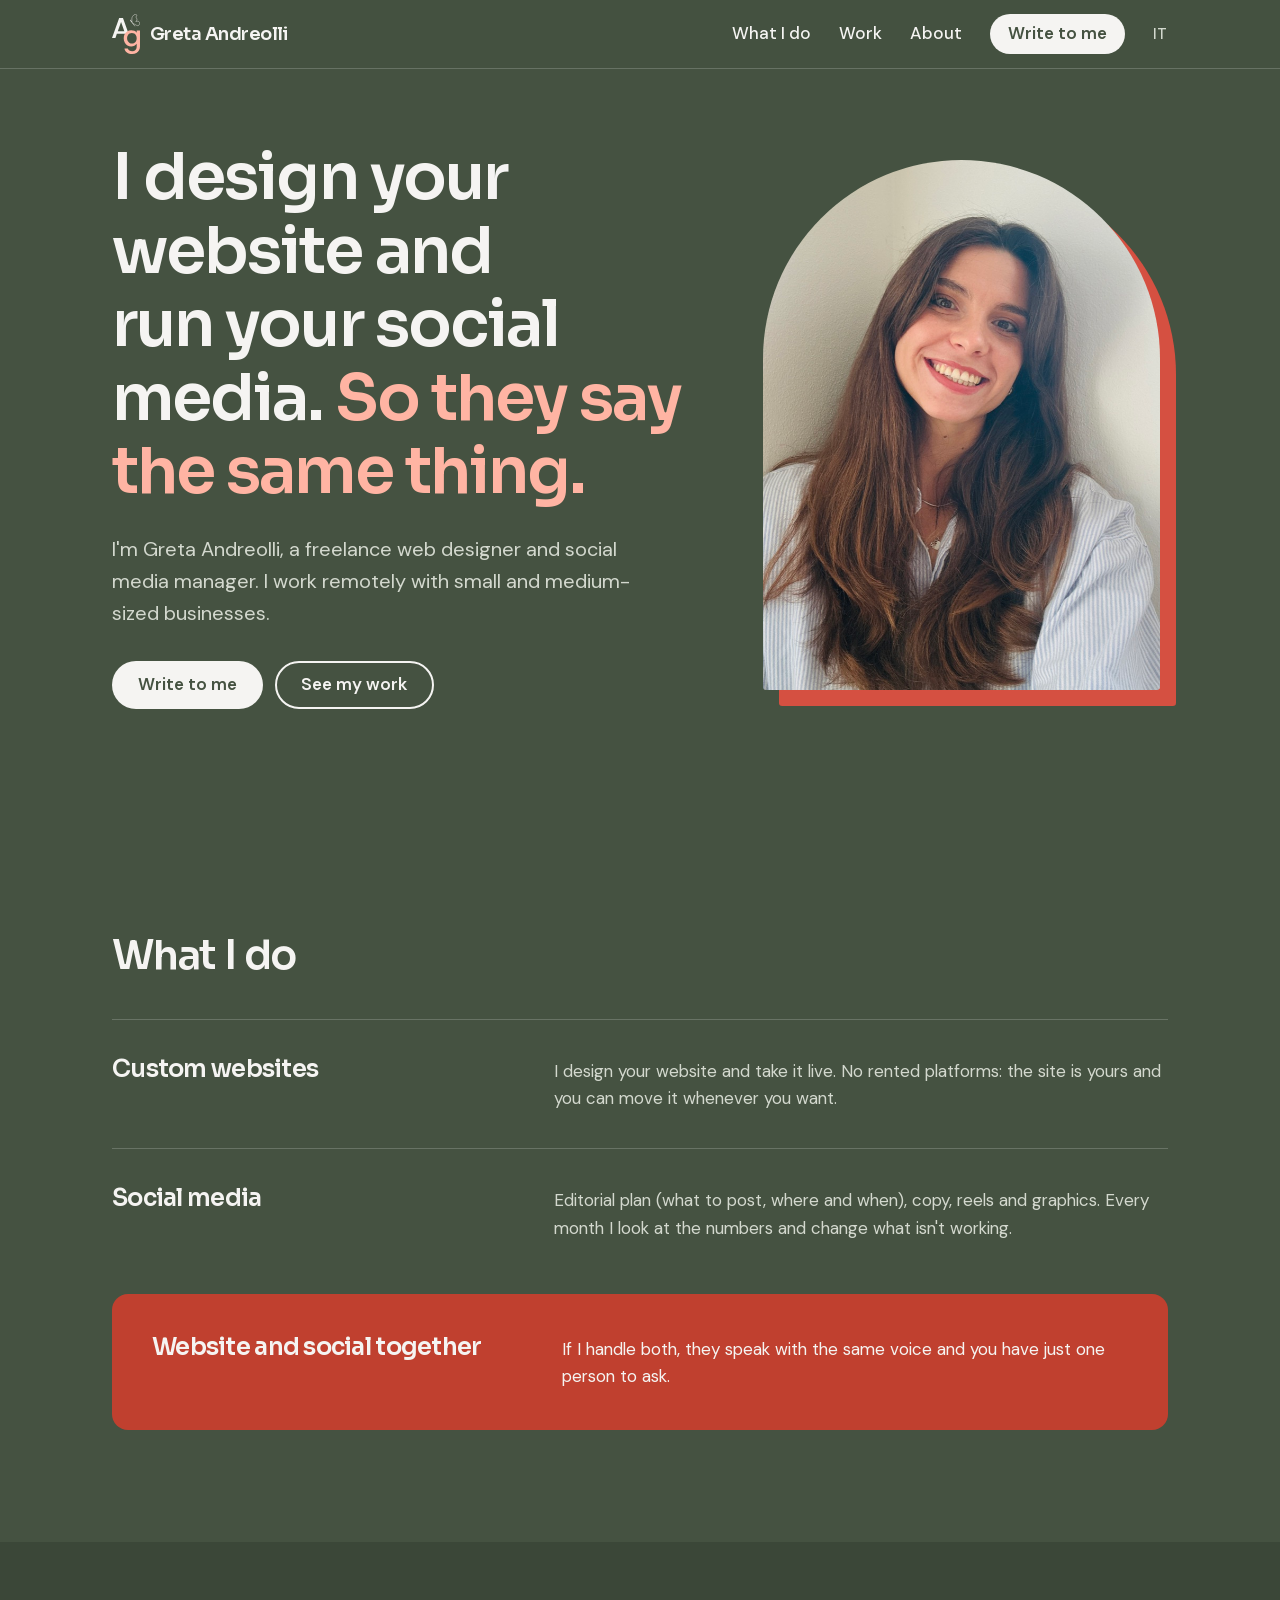
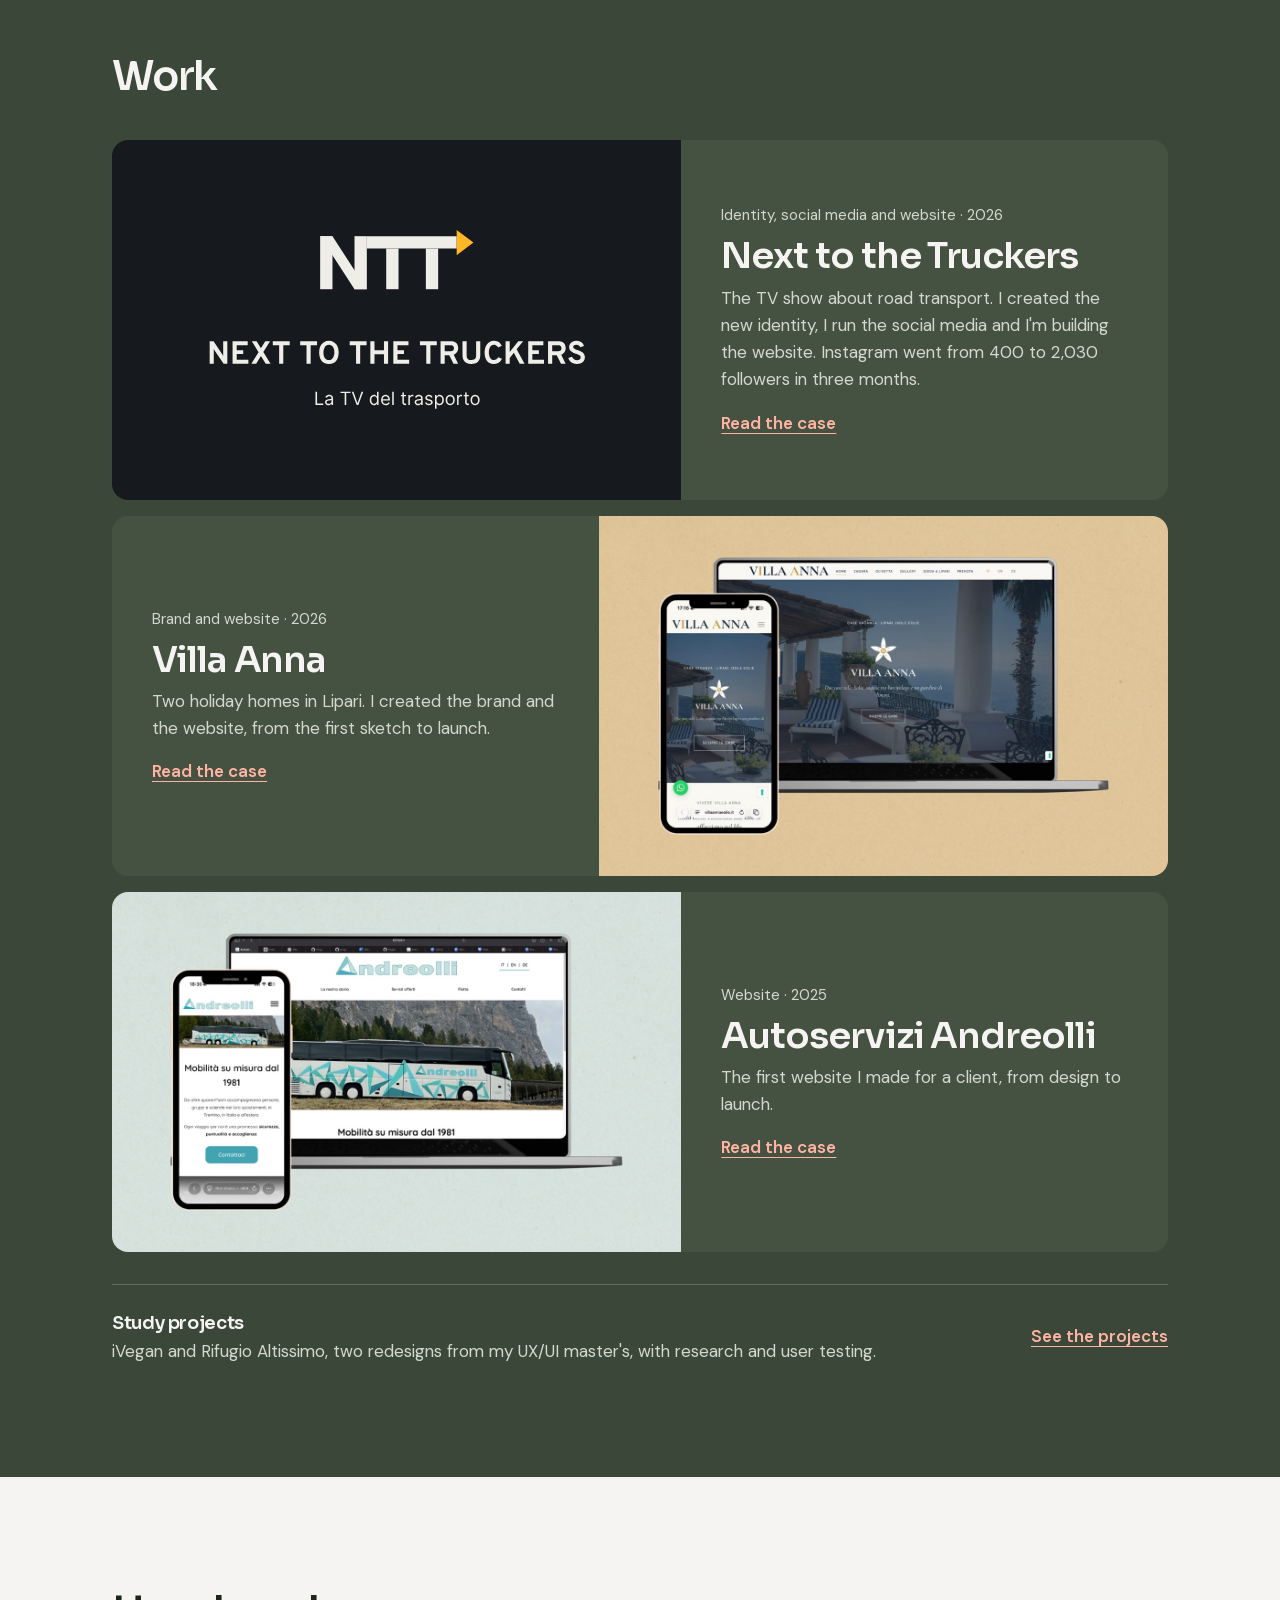
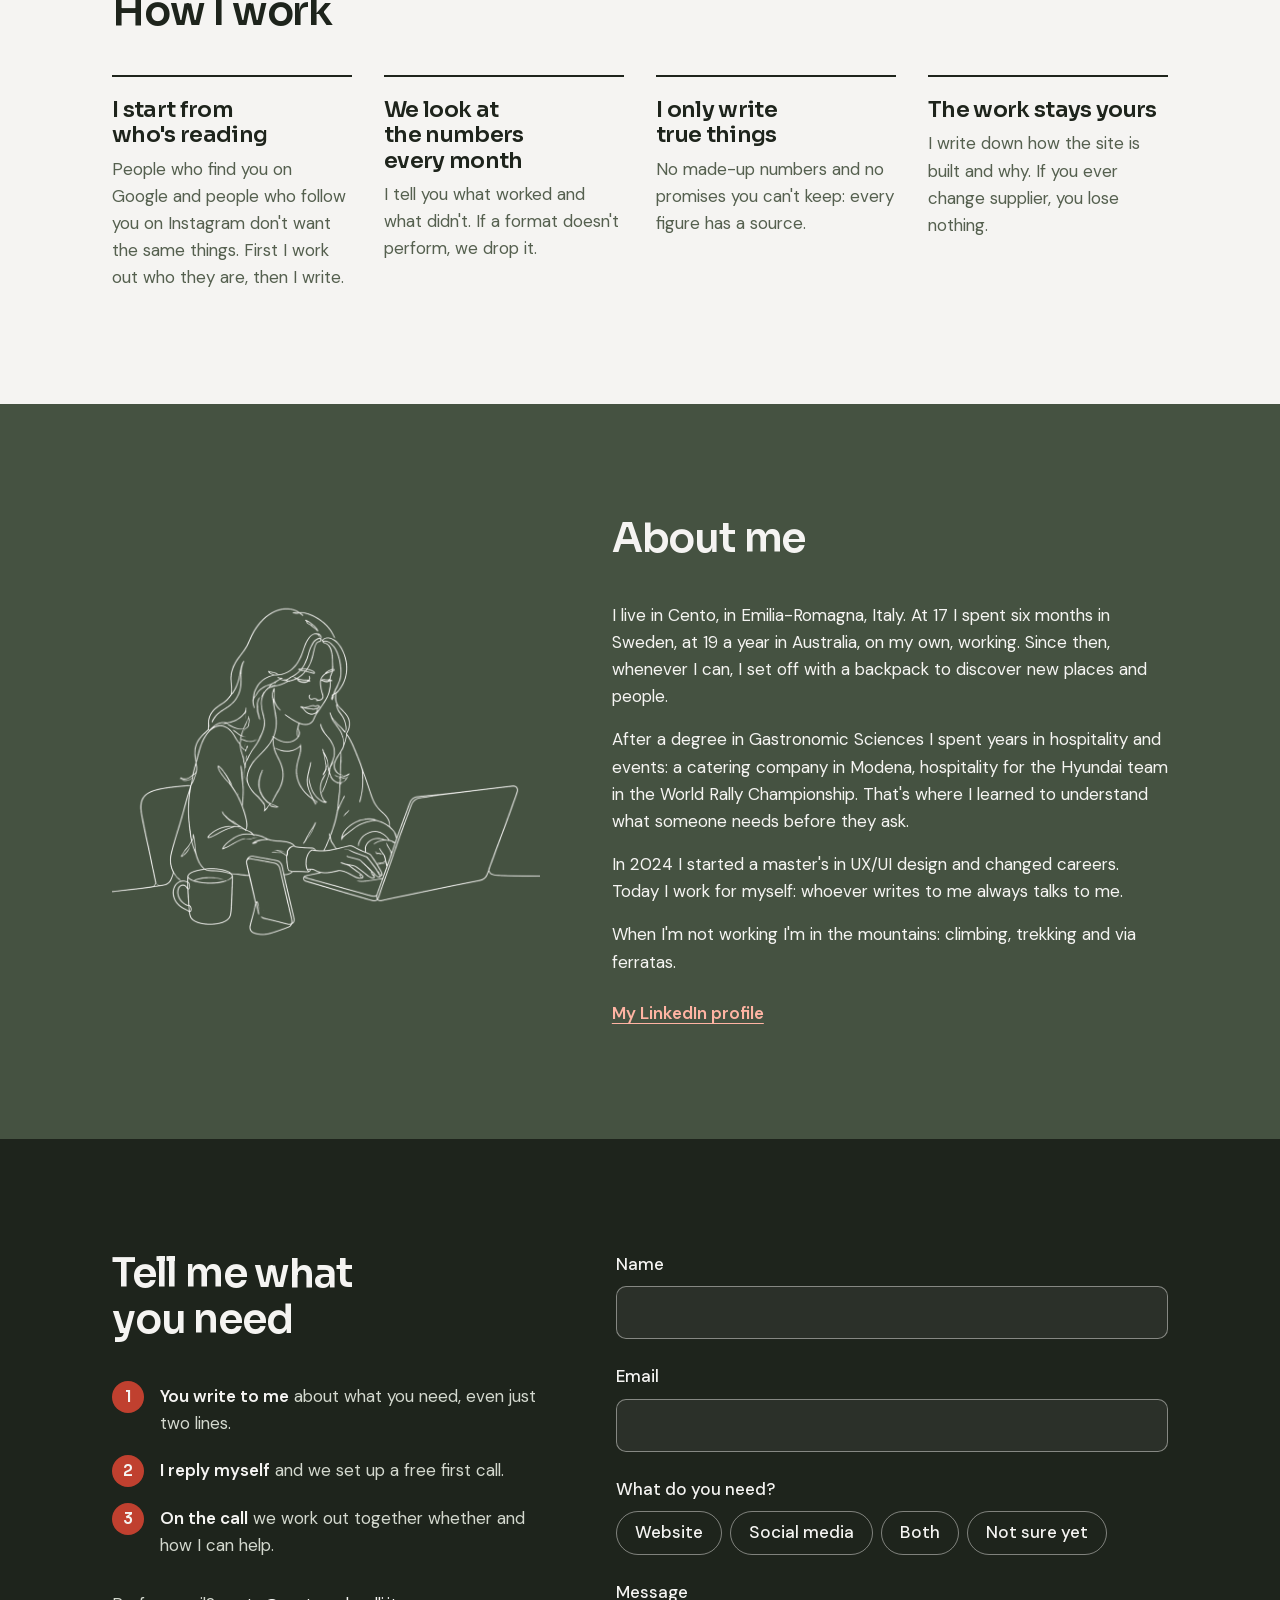
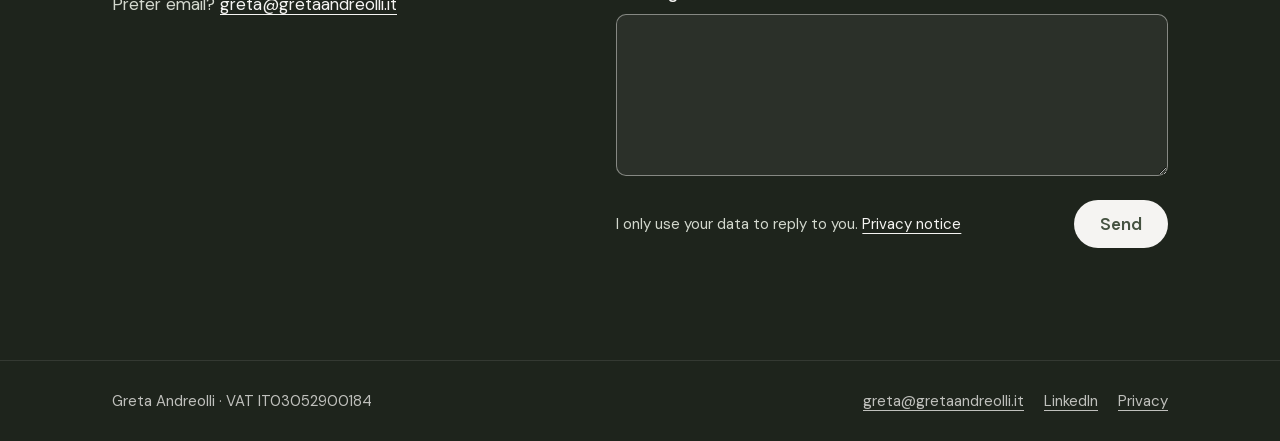
==== commit a80b9ab7: "Email di contatto: greta@gretaandreolli.it al posto dell'indirizzo Gmail Aggiornata in footer, conta" ====
--- a/en/index.html
+++ b/en/index.html
@@ -216,7 +216,7 @@
             <li><strong>On the call</strong> we work out together whether and how I can help.</li>
           </ol>
 
-          <p class="contact-mail">Prefer email? <a href="mailto:andreolli.design@gmail.com">andreolli.design@gmail.com</a></p>
+          <p class="contact-mail">Prefer email? <a href="mailto:greta@gretaandreolli.it">greta@gretaandreolli.it</a></p>
         </div>
 
         <form class="contact-form" action="https://formspree.io/f/mjkpnpzz" method="POST">
@@ -262,7 +262,7 @@
     <div class="container footer-inner">
       <p>Greta Andreolli · VAT IT03052900184</p>
       <p class="footer-links">
-        <a href="mailto:andreolli.design@gmail.com">andreolli.design@gmail.com</a>
+        <a href="mailto:greta@gretaandreolli.it">greta@gretaandreolli.it</a>
         <a href="https://www.linkedin.com/in/gretaandreolli/" target="_blank" rel="noopener">LinkedIn</a>
         <a href="privacy.html">Privacy</a>
       </p>
